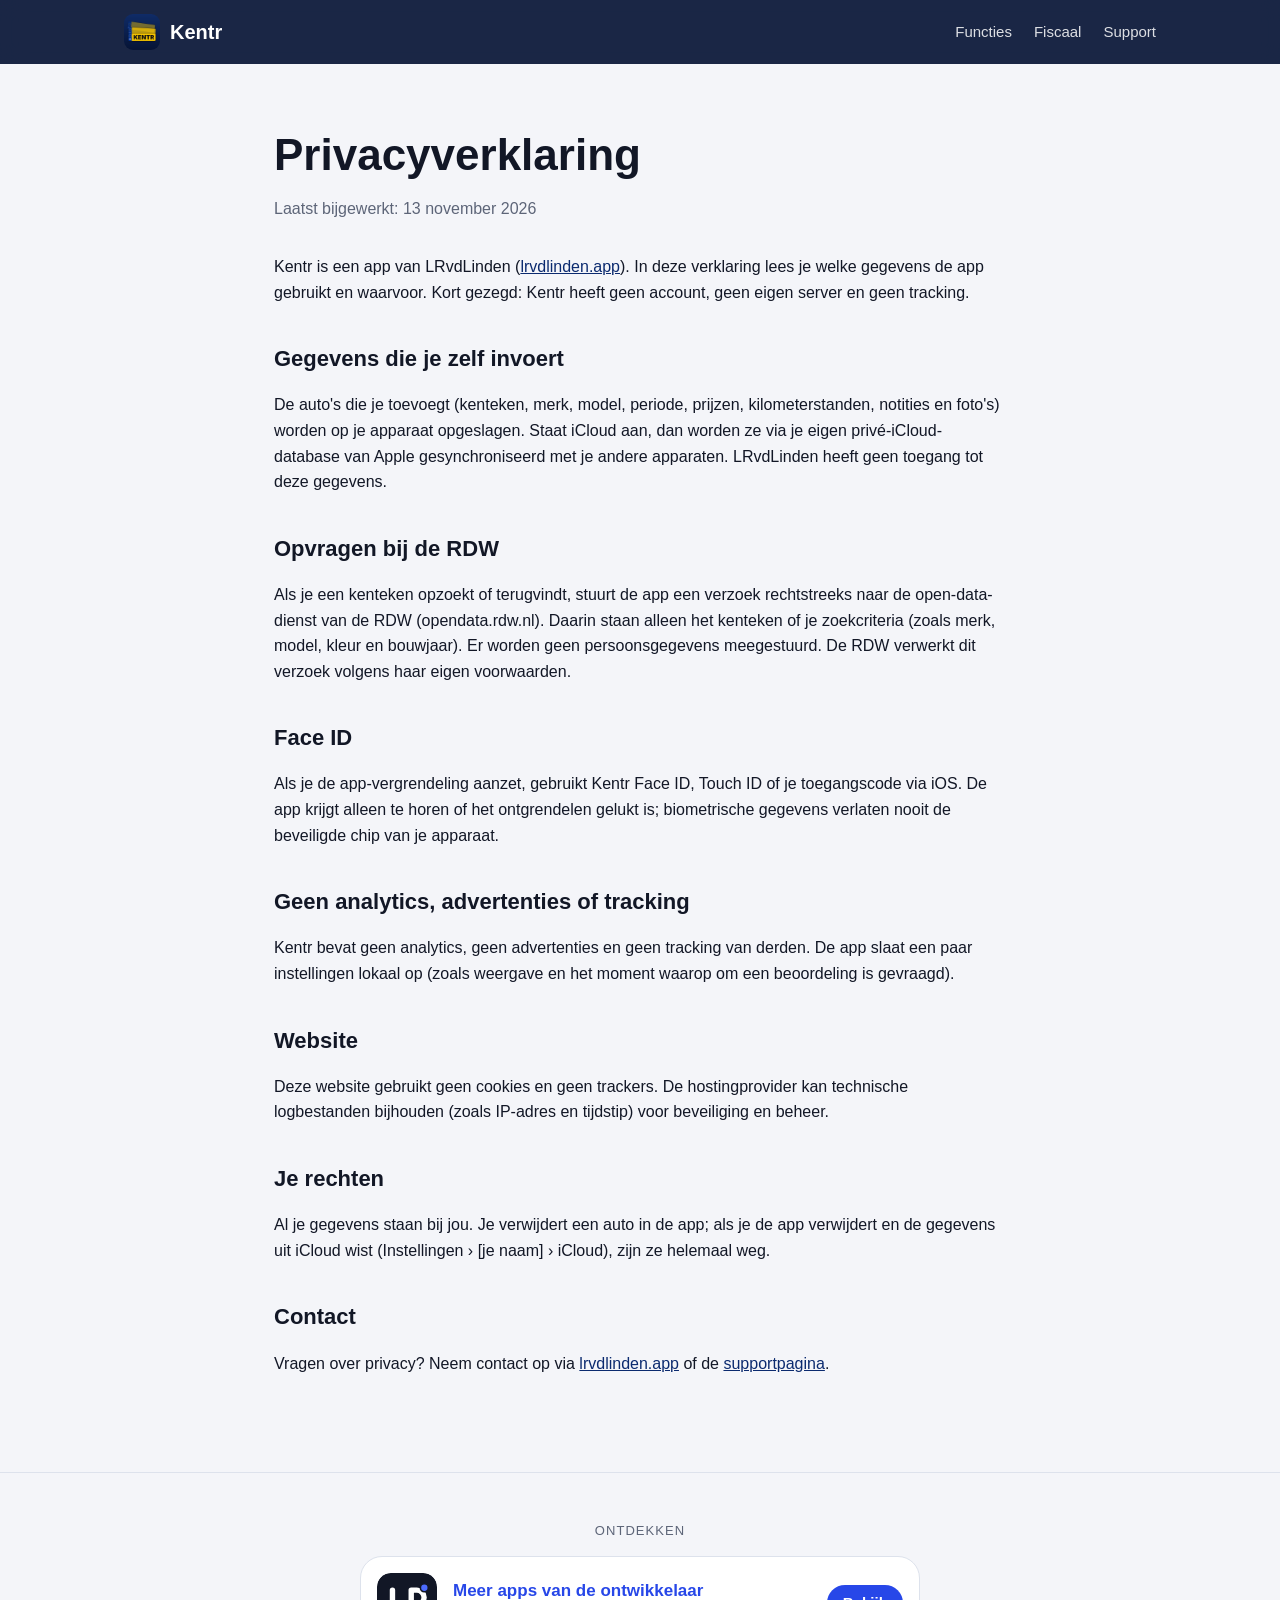
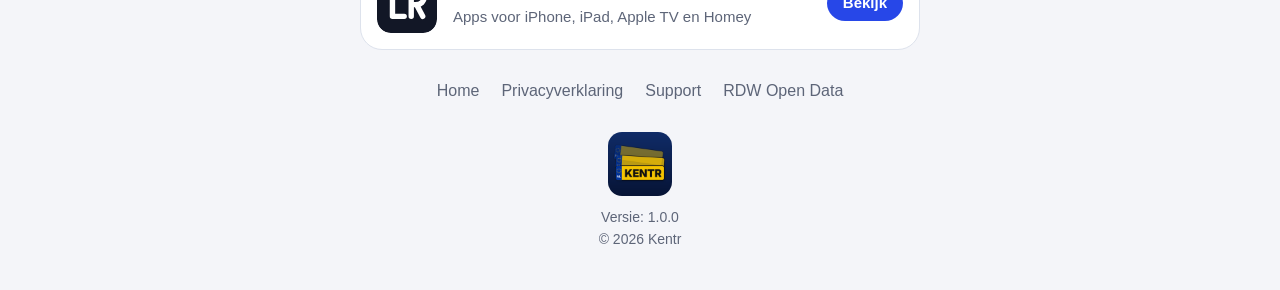
==== web/privacy/index.html @ 351328cb "Kentr 1.0.0: eerste versie van de app en website - iPhone/iPad-app (iOS 17+): auto's bijhouden met o" ====
<!doctype html>
<html lang="nl">
<head>
<meta charset="utf-8">
<meta name="viewport" content="width=device-width, initial-scale=1">
<title>Privacyverklaring – Kentr</title>
<meta name="description" content="Hoe Kentr met je gegevens omgaat: geen account, geen tracking, je gegevens in je eigen iCloud.">
<link rel="canonical" href="https://kent.lrvdlinden.app/privacy/">
<meta name="theme-color" content="#071436">
<meta property="og:type" content="website">
<meta property="og:locale" content="nl_NL">
<meta property="og:site_name" content="Kentr">
<meta property="og:title" content="Privacyverklaring – Kentr">
<meta property="og:description" content="Hoe Kentr met je gegevens omgaat: geen account, geen tracking, je gegevens in je eigen iCloud.">
<meta property="og:url" content="https://kent.lrvdlinden.app/privacy/">
<meta property="og:image" content="https://kent.lrvdlinden.app/assets/og-image.png">
<meta property="og:image:width" content="1200">
<meta property="og:image:height" content="630">
<meta name="twitter:card" content="summary_large_image">
<meta name="twitter:title" content="Privacyverklaring – Kentr">
<meta name="twitter:description" content="Hoe Kentr met je gegevens omgaat: geen account, geen tracking, je gegevens in je eigen iCloud.">
<meta name="twitter:image" content="https://kent.lrvdlinden.app/assets/og-image.png">
<link rel="icon" href="../favicon.ico" sizes="any">
<link rel="icon" type="image/png" sizes="32x32" href="../favicon-32.png">
<link rel="apple-touch-icon" href="../apple-touch-icon.png">
<link rel="manifest" href="../site.webmanifest">
<link rel="stylesheet" href="../assets/style.css">
</head>
<body>
<header class="nav"><div class="wrap">
  <a class="brand" href="../"><img src="../assets/icon-192.png" alt="" width="36" height="36">Kentr</a>
  <nav><a href="../#functies">Functies</a><a href="../#fiscaal">Fiscaal</a><a href="../support/">Support</a></nav>
</div></header>
<main class="page"><div class="wrap">
  <h1>Privacyverklaring</h1>
  <p class="updated">Laatst bijgewerkt: 13 november 2026</p>

  <p>Kentr is een app van LRvdLinden (<a href="https://lrvdlinden.app">lrvdlinden.app</a>). In deze verklaring lees je welke gegevens de app gebruikt en waarvoor. Kort gezegd: Kentr heeft geen account, geen eigen server en geen tracking.</p>

  <h2>Gegevens die je zelf invoert</h2>
  <p>De auto's die je toevoegt (kenteken, merk, model, periode, prijzen, kilometerstanden, notities en foto's) worden op je apparaat opgeslagen. Staat iCloud aan, dan worden ze via je eigen privé-iCloud-database van Apple gesynchroniseerd met je andere apparaten. LRvdLinden heeft geen toegang tot deze gegevens.</p>

  <h2>Opvragen bij de RDW</h2>
  <p>Als je een kenteken opzoekt of terugvindt, stuurt de app een verzoek rechtstreeks naar de open-data-dienst van de RDW (opendata.rdw.nl). Daarin staan alleen het kenteken of je zoekcriteria (zoals merk, model, kleur en bouwjaar). Er worden geen persoonsgegevens meegestuurd. De RDW verwerkt dit verzoek volgens haar eigen voorwaarden.</p>

  <h2>Face ID</h2>
  <p>Als je de app-vergrendeling aanzet, gebruikt Kentr Face ID, Touch ID of je toegangscode via iOS. De app krijgt alleen te horen of het ontgrendelen gelukt is; biometrische gegevens verlaten nooit de beveiligde chip van je apparaat.</p>

  <h2>Geen analytics, advertenties of tracking</h2>
  <p>Kentr bevat geen analytics, geen advertenties en geen tracking van derden. De app slaat een paar instellingen lokaal op (zoals weergave en het moment waarop om een beoordeling is gevraagd).</p>

  <h2>Website</h2>
  <p>Deze website gebruikt geen cookies en geen trackers. De hostingprovider kan technische logbestanden bijhouden (zoals IP-adres en tijdstip) voor beveiliging en beheer.</p>

  <h2>Je rechten</h2>
  <p>Al je gegevens staan bij jou. Je verwijdert een auto in de app; als je de app verwijdert en de gegevens uit iCloud wist (Instellingen › [je naam] › iCloud), zijn ze helemaal weg.</p>

  <h2>Contact</h2>
  <p>Vragen over privacy? Neem contact op via <a href="https://lrvdlinden.app">lrvdlinden.app</a> of de <a href="../support/">supportpagina</a>.</p>
</div></main>
<footer><div class="wrap">
  <div class="eyebrow">Ontdekken</div>
  <a class="more-apps" href="https://lrvdlinden.app" rel="noopener">
    <svg viewBox="0 0 512 512" aria-hidden="true"><rect width="512" height="512" rx="116" fill="#121726"/><path d="M132 146V370H232M292 370V146H340A62 62 0 0 1 340 270H292M338 270L390 370" fill="none" stroke="#fff" stroke-width="46" stroke-linecap="round" stroke-linejoin="round"/><circle cx="404" cy="126" r="34" fill="#4C6BFF" stroke="#121726" stroke-width="14"/></svg>
    <span class="t"><strong>Meer apps van de ontwikkelaar</strong><span>Apps voor iPhone, iPad, Apple TV en Homey</span></span>
    <span class="btn">Bekijk</span>
  </a>
  <div class="links"><a href="../">Home</a><a href="../privacy/">Privacyverklaring</a><a href="../support/">Support</a><a href="https://opendata.rdw.nl" rel="noopener">RDW Open Data</a></div>
  <div class="appinfo">
    <img src="../assets/icon-192.png" alt="" width="64" height="64">
    <div>Versie: 1.0.0</div>
    <div>© <span class="year">2026</span> Kentr</div>
  </div>
</div></footer>
<script>document.querySelectorAll('.year').forEach(e=>e.textContent=new Date().getFullYear());</script>
</body>
</html>
---- web/assets/style.css ----
:root {
  --yellow: #F5C400;
  --plate-blue: #003399;
  --navy: #0B1F4B;
  --navy-deep: #071436;
  --ink: #111111;
  --bg: #F4F5F9;
  --surface: #FFFFFF;
  --text: #121726;
  --muted: #5D6578;
  --line: #DDE2EC;
  --accent: #0B2A6F;
  /* LRvdLinden huisstijl (Meer apps-kaart) */
  --lr-accent: #2747E8;
  --lr-on-accent: #FFFFFF;
  --lr-tile: #121726;
  --lr-dot: #4C6BFF;
}
@media (prefers-color-scheme: dark) {
  :root {
    --bg: #0B0F1A;
    --surface: #161B27;
    --text: #E9ECF4;
    --muted: #98A0B3;
    --line: #262D3D;
    --accent: #F5C400;
    --lr-accent: #8A9DFF;
    --lr-on-accent: #0D1018;
  }
}

* { box-sizing: border-box; }
html { scroll-behavior: smooth; }
body {
  margin: 0;
  font-family: -apple-system, BlinkMacSystemFont, "SF Pro Text", "Inter", "Segoe UI", Roboto, sans-serif;
  background: var(--bg);
  color: var(--text);
  line-height: 1.6;
  -webkit-font-smoothing: antialiased;
}
a { color: var(--accent); }
img { max-width: 100%; display: block; }
.wrap { max-width: 1080px; margin: 0 auto; padding: 0 24px; }

/* Navigatie */
.nav { position: sticky; top: 0; z-index: 10; background: rgba(7, 20, 54, .92); backdrop-filter: blur(12px); -webkit-backdrop-filter: blur(12px); }
.nav .wrap { display: flex; align-items: center; justify-content: space-between; height: 64px; }
.brand { display: flex; align-items: center; gap: 10px; color: #fff; text-decoration: none; font-weight: 800; font-size: 20px; }
.brand img { width: 36px; height: 36px; border-radius: 9px; }
.nav nav a { color: rgba(255,255,255,.85); text-decoration: none; margin-left: 22px; font-weight: 500; font-size: 15px; }
.nav nav a:hover { color: var(--yellow); }

/* Hero */
.hero { background: linear-gradient(180deg, #102C68 0%, var(--navy-deep) 100%); color: #fff; padding: 72px 0 88px; overflow: hidden; }
.hero .wrap { display: grid; grid-template-columns: 1.1fr .9fr; gap: 48px; align-items: center; }
.hero h1 { font-size: clamp(36px, 5.2vw, 58px); line-height: 1.08; margin: 0 0 18px; letter-spacing: -.02em; }
.hero h1 span { color: var(--yellow); }
.hero p.lead { font-size: 19px; color: rgba(255,255,255,.82); margin: 0 0 28px; max-width: 34em; }
.badge-soon { display: inline-flex; align-items: center; gap: 10px; background: #000; color: #fff; border: 1px solid rgba(255,255,255,.35); border-radius: 12px; padding: 10px 18px; font-weight: 600; }
.badge-soon svg { width: 22px; height: 22px; }
.hero .meta { margin-top: 14px; font-size: 14px; color: rgba(255,255,255,.6); }

.plates { position: relative; height: 300px; }
.plate { position: absolute; left: 50%; top: 50%; width: min(400px, 90%); aspect-ratio: 784 / 240; display: flex; border: 4px solid var(--ink); border-radius: 14px; overflow: hidden; box-shadow: 0 18px 40px rgba(0,0,0,.35); transform-origin: center; }
.plate .eu { width: 18%; background: var(--plate-blue); display: flex; flex-direction: column; align-items: center; justify-content: center; color: #fff; font-weight: 700; font-size: 15px; gap: 2px; }
.plate .eu .stars { color: var(--yellow); font-size: 16px; letter-spacing: -1px; }
.plate .txt { flex: 1; background: var(--yellow); color: var(--ink); display: flex; align-items: center; justify-content: center; font-weight: 900; font-size: clamp(34px, 5vw, 64px); letter-spacing: .02em; }
.plate.p1 { transform: translate(-52%, -95%) rotate(-8deg); opacity: .45; }
.plate.p2 { transform: translate(-50%, -72%) rotate(-3.5deg); opacity: .75; }
.plate.p3 { transform: translate(-50%, -40%); }

/* Secties */
section { padding: 80px 0; }
section h2 { font-size: clamp(28px, 3.4vw, 38px); margin: 0 0 12px; letter-spacing: -.01em; }
section p.sub { color: var(--muted); margin: 0 0 40px; font-size: 18px; max-width: 40em; }
.grid { display: grid; grid-template-columns: repeat(3, 1fr); gap: 20px; }
.card { background: var(--surface); border: 1px solid var(--line); border-radius: 20px; padding: 26px; }
.card .ic { width: 48px; height: 48px; border-radius: 14px; background: var(--yellow); color: var(--navy); display: grid; place-items: center; font-size: 24px; margin-bottom: 14px; }
.card h3 { margin: 0 0 6px; font-size: 19px; }
.card p { margin: 0; color: var(--muted); }

.split { display: grid; grid-template-columns: 1fr 1fr; gap: 40px; align-items: center; }
.list { list-style: none; padding: 0; margin: 0; }
.list li { padding: 12px 0 12px 34px; position: relative; border-bottom: 1px solid var(--line); }
.list li::before { content: "✓"; position: absolute; left: 0; top: 12px; width: 22px; height: 22px; border-radius: 50%; background: var(--yellow); color: var(--navy); font-size: 13px; font-weight: 800; display: grid; place-items: center; }
.panel { background: linear-gradient(180deg, #102C68, var(--navy-deep)); color: #fff; border-radius: 24px; padding: 30px; }
.panel dl { display: grid; grid-template-columns: 1fr auto; gap: 10px 20px; margin: 0; }
.panel dt { color: rgba(255,255,255,.7); }
.panel dd { margin: 0; font-weight: 700; text-align: right; }
.panel .big { color: var(--yellow); font-size: 22px; }
.panel small { display: block; margin-top: 16px; color: rgba(255,255,255,.55); }

.faq details { background: var(--surface); border: 1px solid var(--line); border-radius: 16px; padding: 18px 22px; margin-bottom: 12px; }
.faq summary { cursor: pointer; font-weight: 600; font-size: 17px; }
.faq details p { color: var(--muted); margin: 10px 0 0; }

/* Tekstpagina's */
.page { padding: 56px 0 80px; }
.page .wrap { max-width: 780px; }
.page h1 { font-size: clamp(32px, 4vw, 44px); margin: 0 0 6px; }
.page .updated { color: var(--muted); margin: 0 0 32px; }
.page h2 { font-size: 22px; margin: 36px 0 8px; }
.page p, .page li { color: var(--text); }

/* Meer apps-kaart (LRvdLinden) */
.more-apps { display: flex; align-items: center; gap: 16px; background: var(--surface); border: 1px solid var(--line); border-radius: 22px; padding: 16px; text-decoration: none; color: inherit; max-width: 560px; margin: 0 auto; }
.more-apps svg { width: 60px; height: 60px; flex: none; border-radius: 14px; }
.more-apps .t { flex: 1; }
.more-apps .t strong { display: block; color: var(--lr-accent); font-size: 17px; }
.more-apps .t span { color: var(--muted); font-size: 15px; }
.more-apps .btn { background: var(--lr-accent); color: var(--lr-on-accent); border-radius: 999px; padding: 6px 16px; font-weight: 700; font-size: 15px; }

/* Footer */
footer { padding: 48px 0 40px; border-top: 1px solid var(--line); }
footer .eyebrow { text-align: center; color: var(--muted); font-size: 13px; text-transform: uppercase; letter-spacing: .08em; margin-bottom: 14px; }
footer .links { display: flex; justify-content: center; gap: 22px; flex-wrap: wrap; margin: 28px 0; }
footer .links a { color: var(--muted); text-decoration: none; }
footer .links a:hover { color: var(--accent); }
.appinfo { text-align: center; color: var(--muted); font-size: 14px; }
.appinfo img { width: 64px; height: 64px; border-radius: 14px; margin: 0 auto 10px; }

@media (max-width: 820px) {
  .hero .wrap, .split { grid-template-columns: 1fr; }
  .grid { grid-template-columns: 1fr; }
  .plates { height: 230px; }
  .nav nav a:not(:last-child) { display: none; }
  section { padding: 56px 0; }
}
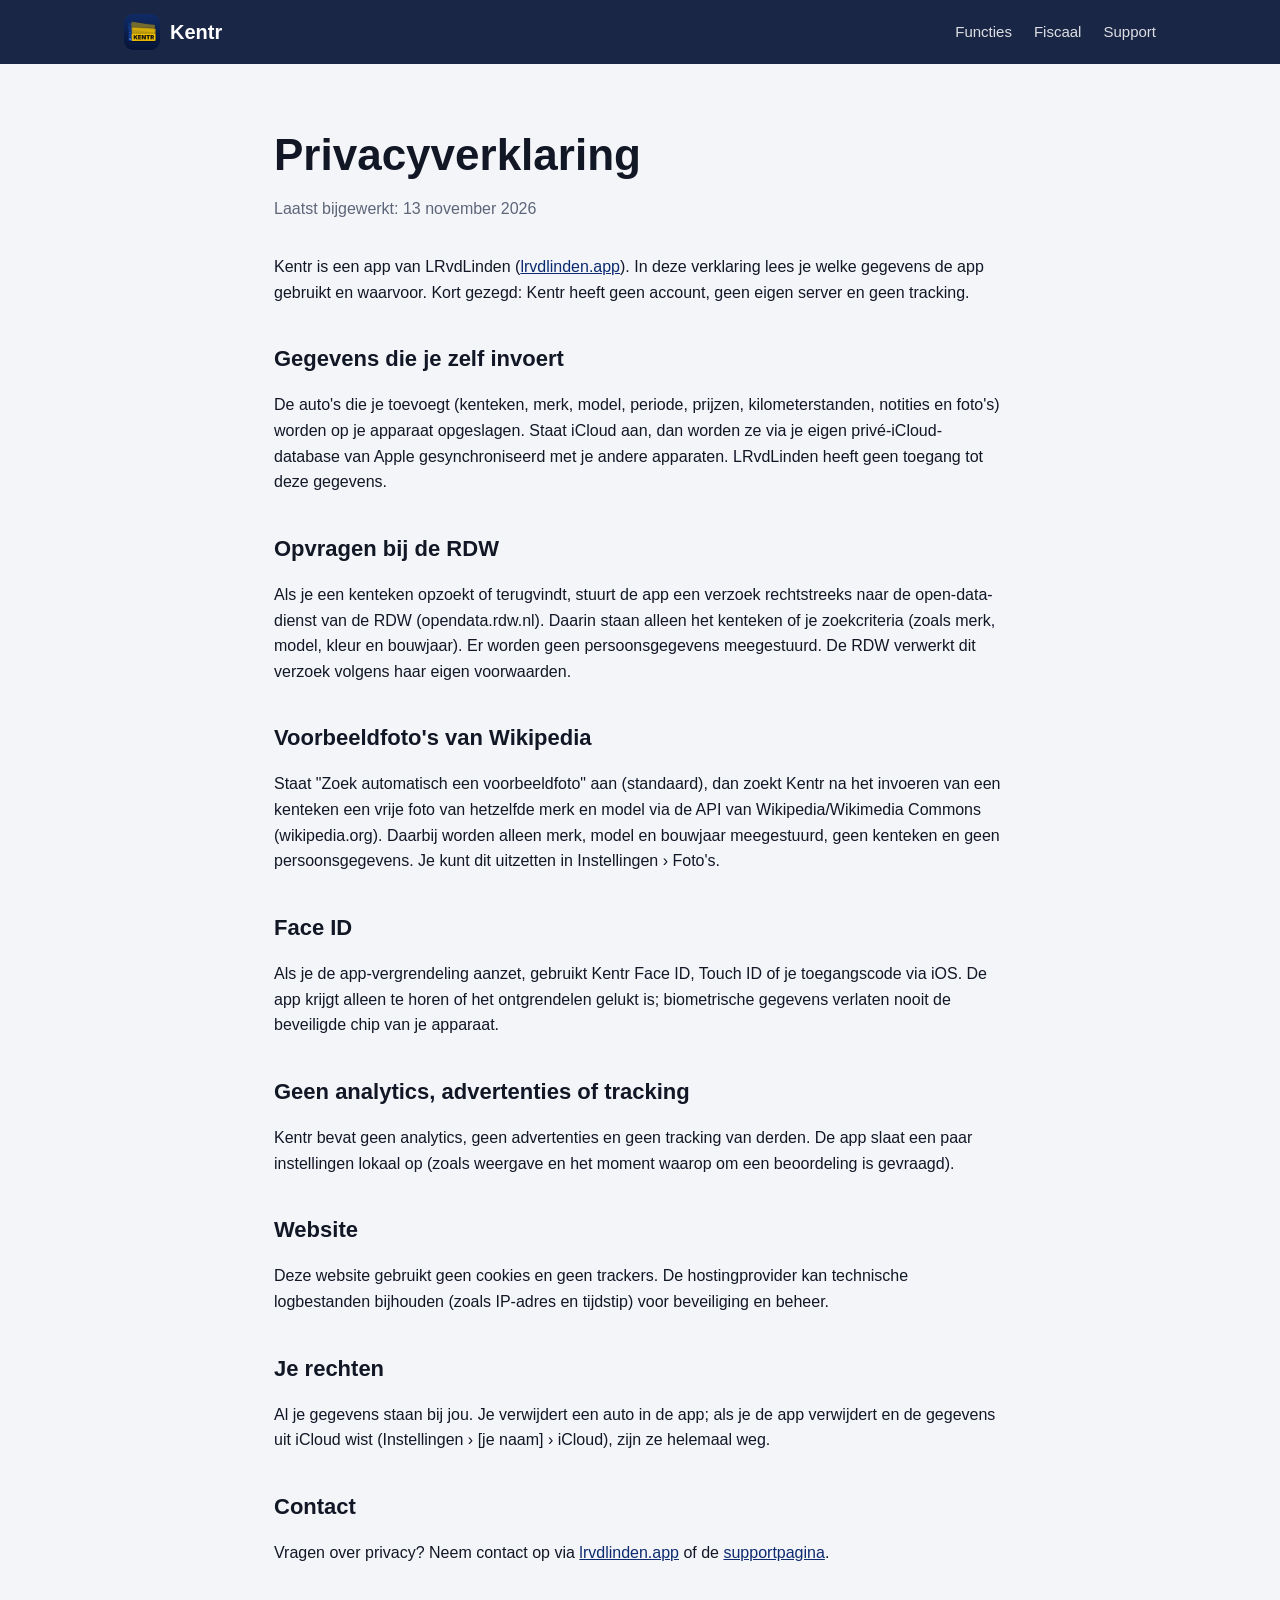
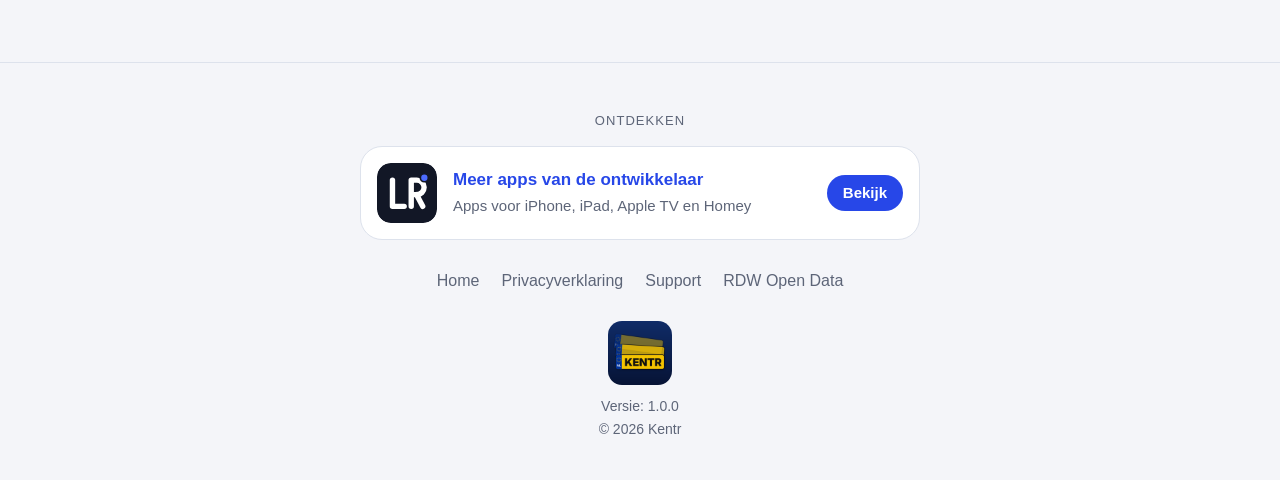
==== commit 5f4a4f76: "Automatische voorbeeldfoto per model via Wikimedia Commons - Na RDW-ophalen of toevoegen vanuit Opzo" ====
--- a/web/privacy/index.html
+++ b/web/privacy/index.html
@@ -43,6 +43,9 @@
   <h2>Opvragen bij de RDW</h2>
   <p>Als je een kenteken opzoekt of terugvindt, stuurt de app een verzoek rechtstreeks naar de open-data-dienst van de RDW (opendata.rdw.nl). Daarin staan alleen het kenteken of je zoekcriteria (zoals merk, model, kleur en bouwjaar). Er worden geen persoonsgegevens meegestuurd. De RDW verwerkt dit verzoek volgens haar eigen voorwaarden.</p>
 
+  <h2>Voorbeeldfoto's van Wikipedia</h2>
+  <p>Staat "Zoek automatisch een voorbeeldfoto" aan (standaard), dan zoekt Kentr na het invoeren van een kenteken een vrije foto van hetzelfde merk en model via de API van Wikipedia/Wikimedia Commons (wikipedia.org). Daarbij worden alleen merk, model en bouwjaar meegestuurd, geen kenteken en geen persoonsgegevens. Je kunt dit uitzetten in Instellingen › Foto's.</p>
+
   <h2>Face ID</h2>
   <p>Als je de app-vergrendeling aanzet, gebruikt Kentr Face ID, Touch ID of je toegangscode via iOS. De app krijgt alleen te horen of het ontgrendelen gelukt is; biometrische gegevens verlaten nooit de beveiligde chip van je apparaat.</p>
 
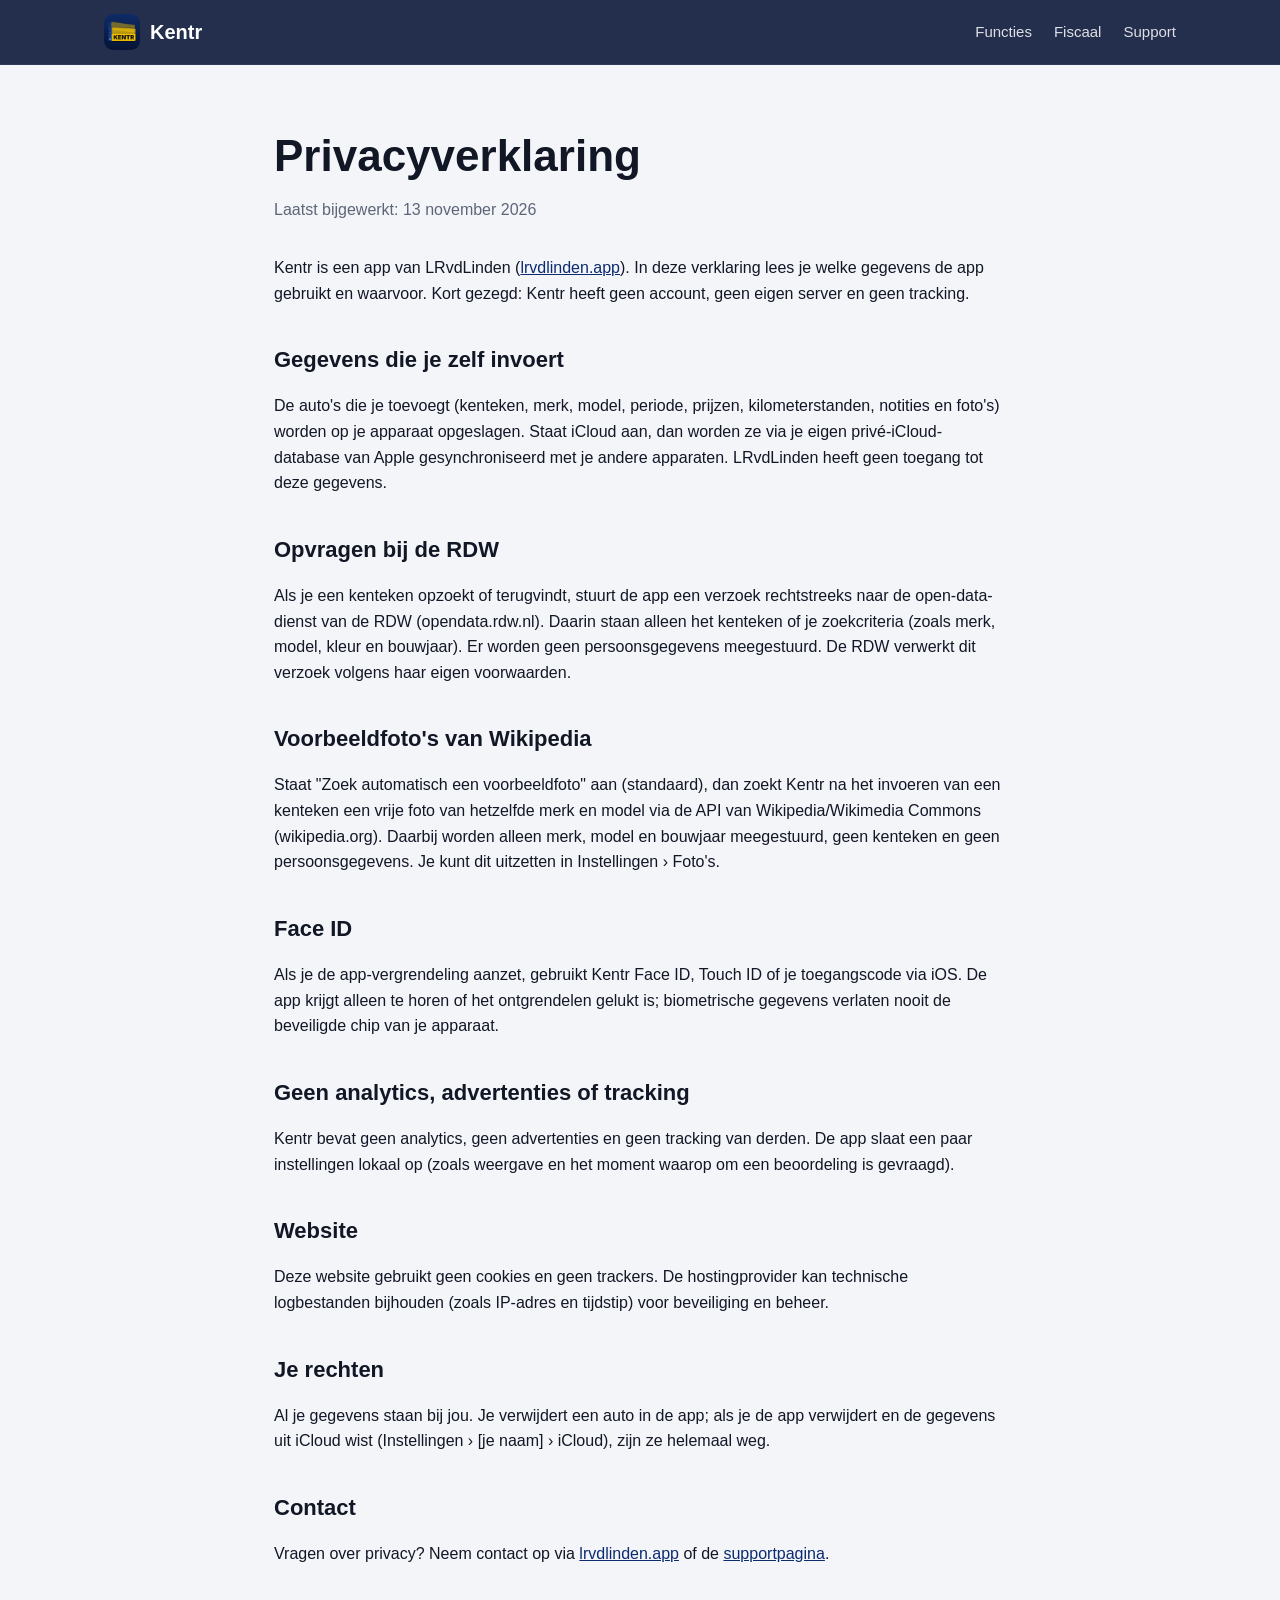
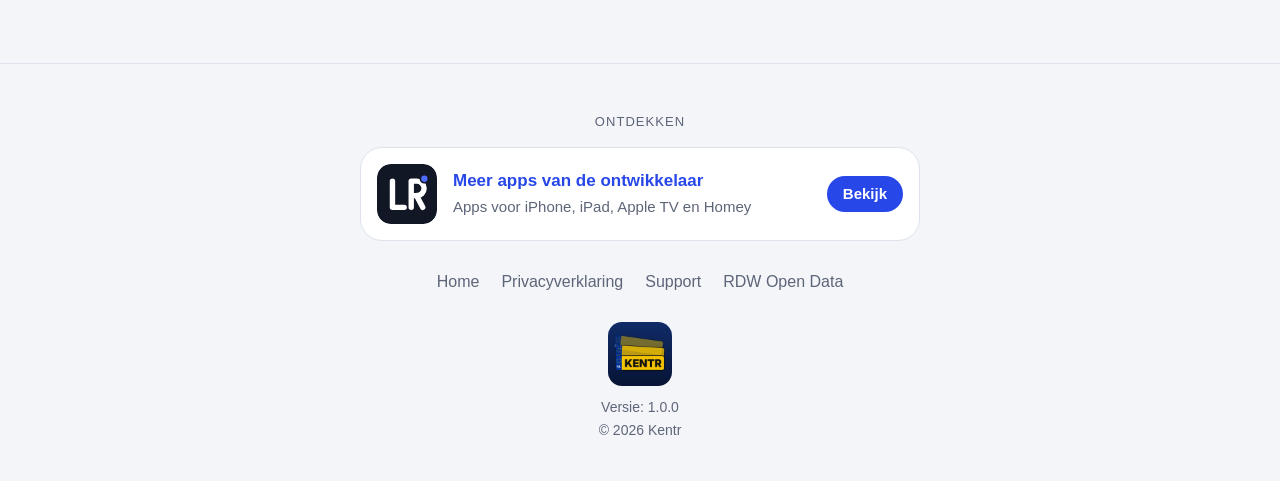
==== commit bd1b58b0: "Website: veel meer animaties (in de stijl van pasr.nl) - Hero: tekst schuift in, telefoon met Mijn a" ====
--- a/web/privacy/index.html
+++ b/web/privacy/index.html
@@ -3,28 +3,85 @@
 <head>
 <meta charset="utf-8">
 <meta name="viewport" content="width=device-width, initial-scale=1">
-<title>Privacyverklaring – Kentr</title>
-<meta name="description" content="Hoe Kentr met je gegevens omgaat: geen account, geen tracking, je gegevens in je eigen iCloud.">
+<title>Privacyverklaring: geen account, geen tracking | Kentr</title>
+<meta name="description" content="Hoe Kentr met je gegevens omgaat: geen account, geen eigen server, geen tracking. Je auto's staan op je apparaat en in je eigen iCloud.">
 <link rel="canonical" href="https://kent.lrvdlinden.app/privacy/">
+<meta name="author" content="LRvdLinden">
 <meta name="theme-color" content="#071436">
 <meta property="og:type" content="website">
 <meta property="og:locale" content="nl_NL">
 <meta property="og:site_name" content="Kentr">
 <meta property="og:title" content="Privacyverklaring – Kentr">
-<meta property="og:description" content="Hoe Kentr met je gegevens omgaat: geen account, geen tracking, je gegevens in je eigen iCloud.">
+<meta property="og:description" content="Hoe Kentr met je gegevens omgaat: geen account, geen eigen server, geen tracking. Je auto's staan op je apparaat en in je eigen iCloud.">
 <meta property="og:url" content="https://kent.lrvdlinden.app/privacy/">
 <meta property="og:image" content="https://kent.lrvdlinden.app/assets/og-image.png">
+<meta property="og:image:type" content="image/png">
 <meta property="og:image:width" content="1200">
 <meta property="og:image:height" content="630">
+<meta property="og:image:alt" content="Kentr-app-icoon met gele Nederlandse kentekenplaten, de tekst &quot;Al je auto's op één plek&quot; en kent.lrvdlinden.app">
 <meta name="twitter:card" content="summary_large_image">
 <meta name="twitter:title" content="Privacyverklaring – Kentr">
-<meta name="twitter:description" content="Hoe Kentr met je gegevens omgaat: geen account, geen tracking, je gegevens in je eigen iCloud.">
+<meta name="twitter:description" content="Hoe Kentr met je gegevens omgaat: geen account, geen eigen server, geen tracking. Je auto's staan op je apparaat en in je eigen iCloud.">
 <meta name="twitter:image" content="https://kent.lrvdlinden.app/assets/og-image.png">
+<meta name="twitter:image:alt" content="Kentr-app-icoon met gele Nederlandse kentekenplaten, de tekst &quot;Al je auto's op één plek&quot; en kent.lrvdlinden.app">
 <link rel="icon" href="../favicon.ico" sizes="any">
 <link rel="icon" type="image/png" sizes="32x32" href="../favicon-32.png">
 <link rel="apple-touch-icon" href="../apple-touch-icon.png">
 <link rel="manifest" href="../site.webmanifest">
 <link rel="stylesheet" href="../assets/style.css">
+<script type="application/ld+json">
+{
+ "@context": "https://schema.org",
+ "@graph": [
+  {
+   "@type": "WebSite",
+   "@id": "https://kent.lrvdlinden.app/#website",
+   "url": "https://kent.lrvdlinden.app/",
+   "name": "Kentr",
+   "inLanguage": "nl-NL",
+   "publisher": {
+    "@id": "https://lrvdlinden.app/#developer"
+   }
+  },
+  {
+   "@type": "Person",
+   "@id": "https://lrvdlinden.app/#developer",
+   "name": "LRvdLinden",
+   "url": "https://lrvdlinden.app"
+  },
+  {
+   "@type": "WebPage",
+   "@id": "https://kent.lrvdlinden.app/privacy/#webpage",
+   "url": "https://kent.lrvdlinden.app/privacy/",
+   "name": "Privacyverklaring – Kentr",
+   "inLanguage": "nl-NL",
+   "dateModified": "2026-11-13",
+   "isPartOf": {
+    "@id": "https://kent.lrvdlinden.app/#website"
+   }
+  },
+  {
+   "@type": "BreadcrumbList",
+   "itemListElement": [
+    {
+     "@type": "ListItem",
+     "position": 1,
+     "name": "Home",
+     "item": "https://kent.lrvdlinden.app/"
+    },
+    {
+     "@type": "ListItem",
+     "position": 2,
+     "name": "Privacyverklaring",
+     "item": "https://kent.lrvdlinden.app/privacy/"
+    }
+   ]
+  }
+ ]
+}
+</script>
+<script>document.documentElement.classList.add('js')</script>
+<script src="../assets/site.js" defer></script>
 </head>
 <body>
 <header class="nav"><div class="wrap">
--- a/web/assets/style.css
+++ b/web/assets/style.css
@@ -1,29 +1,35 @@
 :root {
   --yellow: #F5C400;
+  --yellow-2: #FFD84D;
   --plate-blue: #003399;
   --navy: #0B1F4B;
+  --navy-2: #102C68;
   --navy-deep: #071436;
   --ink: #111111;
   --bg: #F4F5F9;
+  --bg-alt: #FFFFFF;
   --surface: #FFFFFF;
   --text: #121726;
   --muted: #5D6578;
   --line: #DDE2EC;
   --accent: #0B2A6F;
+  --ok: #1E9E5A;
+  --ease: cubic-bezier(.2,.8,.2,1);
+  --spring: cubic-bezier(.3,1.5,.5,1);
   /* LRvdLinden huisstijl (Meer apps-kaart) */
   --lr-accent: #2747E8;
   --lr-on-accent: #FFFFFF;
-  --lr-tile: #121726;
-  --lr-dot: #4C6BFF;
 }
 @media (prefers-color-scheme: dark) {
   :root {
     --bg: #0B0F1A;
+    --bg-alt: #10162A;
     --surface: #161B27;
     --text: #E9ECF4;
     --muted: #98A0B3;
     --line: #262D3D;
     --accent: #F5C400;
+    --ok: #3DD68C;
     --lr-accent: #8A9DFF;
     --lr-on-accent: #0D1018;
   }
@@ -38,64 +44,240 @@
   color: var(--text);
   line-height: 1.6;
   -webkit-font-smoothing: antialiased;
+  overflow-x: hidden;
 }
 a { color: var(--accent); }
 img { max-width: 100%; display: block; }
-.wrap { max-width: 1080px; margin: 0 auto; padding: 0 24px; }
-
-/* Navigatie */
-.nav { position: sticky; top: 0; z-index: 10; background: rgba(7, 20, 54, .92); backdrop-filter: blur(12px); -webkit-backdrop-filter: blur(12px); }
+.wrap { max-width: 1120px; margin: 0 auto; padding: 0 24px; }
+
+/* ---------- Navigatie ---------- */
+.nav { position: sticky; top: 0; z-index: 20; background: rgba(7, 20, 54, .88); backdrop-filter: saturate(160%) blur(14px); -webkit-backdrop-filter: saturate(160%) blur(14px); border-bottom: 1px solid rgba(255,255,255,.06); transition: background .3s; }
+.nav.scrolled { background: rgba(7, 20, 54, .97); box-shadow: 0 8px 30px -12px rgba(0,0,0,.5); }
 .nav .wrap { display: flex; align-items: center; justify-content: space-between; height: 64px; }
 .brand { display: flex; align-items: center; gap: 10px; color: #fff; text-decoration: none; font-weight: 800; font-size: 20px; }
-.brand img { width: 36px; height: 36px; border-radius: 9px; }
-.nav nav a { color: rgba(255,255,255,.85); text-decoration: none; margin-left: 22px; font-weight: 500; font-size: 15px; }
-.nav nav a:hover { color: var(--yellow); }
-
-/* Hero */
-.hero { background: linear-gradient(180deg, #102C68 0%, var(--navy-deep) 100%); color: #fff; padding: 72px 0 88px; overflow: hidden; }
-.hero .wrap { display: grid; grid-template-columns: 1.1fr .9fr; gap: 48px; align-items: center; }
-.hero h1 { font-size: clamp(36px, 5.2vw, 58px); line-height: 1.08; margin: 0 0 18px; letter-spacing: -.02em; }
-.hero h1 span { color: var(--yellow); }
+.brand img { width: 36px; height: 36px; border-radius: 9px; transition: transform .4s var(--spring); }
+.brand:hover img { transform: rotate(-8deg) scale(1.08); }
+.nav nav a { position: relative; color: rgba(255,255,255,.85); text-decoration: none; margin-left: 22px; font-weight: 500; font-size: 15px; }
+.nav nav a::after { content: ""; position: absolute; left: 0; right: 0; bottom: -6px; height: 2px; background: var(--yellow); border-radius: 2px; transform: scaleX(0); transition: transform .3s var(--ease); }
+.nav nav a:hover { color: #fff; }
+.nav nav a:hover::after { transform: scaleX(1); }
+
+/* ---------- Hero ---------- */
+.hero { position: relative; background: linear-gradient(180deg, var(--navy-2) 0%, var(--navy-deep) 100%); color: #fff; padding: 72px 0 110px; overflow: hidden; isolation: isolate; }
+.glow { position: absolute; border-radius: 50%; filter: blur(80px); opacity: .45; z-index: -1; }
+.glow.g1 { width: 520px; height: 520px; background: #2C55C9; top: -160px; right: -120px; animation: blob 14s ease-in-out infinite; }
+.glow.g2 { width: 380px; height: 380px; background: var(--yellow); opacity: .13; bottom: -160px; left: -80px; animation: blob 18s ease-in-out infinite reverse; }
+.road { position: absolute; left: 0; right: 0; bottom: 34px; height: 6px; z-index: -1; overflow: hidden; opacity: .5; }
+.road i { position: absolute; inset: 0; width: 200%; background: repeating-linear-gradient(90deg, var(--yellow) 0 46px, transparent 46px 110px); animation: road 3s linear infinite; }
+.hero .wrap { display: grid; grid-template-columns: 1.05fr .95fr; gap: 48px; align-items: center; }
+.pill { display: inline-flex; align-items: center; gap: 8px; background: rgba(255,255,255,.08); border: 1px solid rgba(255,255,255,.14); border-radius: 999px; padding: 6px 14px; font-size: 14px; font-weight: 600; color: rgba(255,255,255,.9); margin-bottom: 20px; }
+.pill .dot { width: 8px; height: 8px; border-radius: 50%; background: var(--yellow); box-shadow: 0 0 0 0 rgba(245,196,0,.6); animation: ping 2s infinite; }
+.hero h1 { font-size: clamp(38px, 5.4vw, 62px); line-height: 1.05; margin: 0 0 18px; letter-spacing: -.025em; }
+.hl { background: linear-gradient(90deg, var(--yellow), var(--yellow-2), #FFF1A8, var(--yellow)); background-size: 250% 100%; -webkit-background-clip: text; background-clip: text; color: transparent; animation: shine 7s linear infinite; }
 .hero p.lead { font-size: 19px; color: rgba(255,255,255,.82); margin: 0 0 28px; max-width: 34em; }
-.badge-soon { display: inline-flex; align-items: center; gap: 10px; background: #000; color: #fff; border: 1px solid rgba(255,255,255,.35); border-radius: 12px; padding: 10px 18px; font-weight: 600; }
+.cta-row { display: flex; align-items: center; gap: 22px; flex-wrap: wrap; }
+.badge-soon { display: inline-flex; align-items: center; gap: 10px; background: #000; color: #fff; border: 1px solid rgba(255,255,255,.35); border-radius: 12px; padding: 11px 18px; font-weight: 600; transition: transform .25s var(--ease), box-shadow .25s; }
+.badge-soon:hover { transform: translateY(-2px); box-shadow: 0 12px 26px -10px rgba(0,0,0,.6); }
 .badge-soon svg { width: 22px; height: 22px; }
-.hero .meta { margin-top: 14px; font-size: 14px; color: rgba(255,255,255,.6); }
-
-.plates { position: relative; height: 300px; }
-.plate { position: absolute; left: 50%; top: 50%; width: min(400px, 90%); aspect-ratio: 784 / 240; display: flex; border: 4px solid var(--ink); border-radius: 14px; overflow: hidden; box-shadow: 0 18px 40px rgba(0,0,0,.35); transform-origin: center; }
-.plate .eu { width: 18%; background: var(--plate-blue); display: flex; flex-direction: column; align-items: center; justify-content: center; color: #fff; font-weight: 700; font-size: 15px; gap: 2px; }
-.plate .eu .stars { color: var(--yellow); font-size: 16px; letter-spacing: -1px; }
-.plate .txt { flex: 1; background: var(--yellow); color: var(--ink); display: flex; align-items: center; justify-content: center; font-weight: 900; font-size: clamp(34px, 5vw, 64px); letter-spacing: .02em; }
-.plate.p1 { transform: translate(-52%, -95%) rotate(-8deg); opacity: .45; }
-.plate.p2 { transform: translate(-50%, -72%) rotate(-3.5deg); opacity: .75; }
-.plate.p3 { transform: translate(-50%, -40%); }
-
-/* Secties */
-section { padding: 80px 0; }
-section h2 { font-size: clamp(28px, 3.4vw, 38px); margin: 0 0 12px; letter-spacing: -.01em; }
-section p.sub { color: var(--muted); margin: 0 0 40px; font-size: 18px; max-width: 40em; }
+.badge-soon.light { background: var(--yellow); color: var(--navy); border-color: transparent; }
+.link-more { color: #fff; font-weight: 600; text-decoration: none; }
+.link-more span { display: inline-block; transition: transform .25s var(--ease); }
+.link-more:hover span { transform: translateX(5px); }
+.hero .meta { margin-top: 16px; font-size: 14px; color: rgba(255,255,255,.6); }
+
+/* Telefoon in de hero */
+.stage { position: relative; height: 560px; display: grid; place-items: center; perspective: 1400px; }
+.phone { position: relative; width: 278px; height: 560px; border-radius: 46px; background: #0A0A0F; padding: 11px; box-shadow: 0 0 0 2px #2A2D3A, 0 40px 80px -20px rgba(0,0,0,.7), 0 0 120px -30px rgba(245,196,0,.35); transition: transform .4s var(--ease); will-change: transform; }
+.notch { position: absolute; top: 20px; left: 50%; width: 92px; height: 26px; margin-left: -46px; background: #0A0A0F; border-radius: 20px; z-index: 2; }
+.screen { position: relative; height: 100%; border-radius: 36px; overflow: hidden; background: #F2F2F7; color: #111; padding: 46px 14px 0; font-size: 12px; }
+.sb { position: absolute; top: 14px; left: 26px; right: 22px; display: flex; justify-content: space-between; font-weight: 700; font-size: 12px; }
+.sb-i { letter-spacing: -1px; font-size: 9px; }
+.app-title { font-size: 26px; font-weight: 800; letter-spacing: -.02em; margin: 4px 2px 8px; }
+.search { background: #E3E3E9; color: #8A8A93; border-radius: 10px; padding: 7px 10px; margin-bottom: 10px; }
+.sec { font-size: 11px; color: #6D6D75; text-transform: uppercase; letter-spacing: .04em; margin: 10px 4px 5px; }
+.row { display: flex; gap: 10px; align-items: center; background: #fff; border-radius: 12px; padding: 8px; margin-bottom: 6px; }
+.row b { display: block; font-size: 13px; }
+.row small { display: block; color: #6D6D75; font-size: 10.5px; }
+.th { width: 42px; height: 42px; flex: none; border-radius: 10px; background: linear-gradient(180deg, var(--navy), var(--navy-deep)); position: relative; }
+.th::after { content: ""; position: absolute; inset: 13px 8px; border-radius: 5px; background: var(--yellow); clip-path: polygon(10% 60%, 22% 25%, 78% 25%, 90% 60%, 100% 62%, 100% 100%, 0 100%, 0 62%); }
+.th.ev::before { content: "⚡"; position: absolute; right: 3px; top: 1px; font-size: 10px; }
+.mini-plate { display: inline-block; margin: 3px 0 2px; font: 800 10px/1 ui-monospace, "SF Mono", Menlo, monospace; background: var(--yellow); color: #111; border: 1.5px solid #111; border-left: 7px solid var(--plate-blue); border-radius: 3px; padding: 3px 6px; }
+.mini-plate.unknown { background: #ECECF1; color: #6D6D75; border: 1.5px dashed #A0A0AA; font-family: inherit; font-weight: 600; }
+.tabbar { position: absolute; left: 0; right: 0; bottom: 0; height: 58px; background: rgba(249,249,251,.94); border-top: 1px solid #DDD; display: flex; justify-content: space-around; align-items: flex-start; padding-top: 10px; color: #9A9AA3; font-size: 16px; }
+.tabbar .on { color: var(--navy); }
+.float-card { position: absolute; background: rgba(255,255,255,.96); color: #111; border-radius: 16px; padding: 10px 14px; box-shadow: 0 20px 40px -14px rgba(0,0,0,.55); display: flex; flex-direction: column; font-size: 12px; }
+.float-card span { color: #6D6D75; }
+.float-card b { font-size: 18px; }
+.float-card b.y { color: #B58A00; }
+.fc1 { top: 92px; left: -6px; }
+.fc2 { bottom: 120px; right: -14px; }
+.float-plate { position: absolute; top: 40px; right: 6px; font: 900 22px/1 -apple-system, "Inter", sans-serif; letter-spacing: .03em; color: #111; background: var(--yellow); border: 3px solid #111; border-left: 18px solid var(--plate-blue); border-radius: 8px; padding: 8px 14px; box-shadow: 0 18px 36px -12px rgba(0,0,0,.6); }
+
+/* ---------- Merken (marquee) ---------- */
+.brands { padding: 34px 0 30px; background: var(--bg-alt); border-bottom: 1px solid var(--line); }
+.brands-title { text-align: center; color: var(--muted); margin: 0 0 18px; }
+.brands-title b { color: var(--text); }
+.marquee-row { overflow: hidden; padding: 6px 0; -webkit-mask-image: linear-gradient(90deg, transparent, #000 8%, #000 92%, transparent); mask-image: linear-gradient(90deg, transparent, #000 8%, #000 92%, transparent); }
+.marquee-track { display: flex; gap: 12px; width: max-content; animation: drift 42s linear infinite; }
+.marquee-row.reverse .marquee-track { animation-direction: reverse; animation-duration: 50s; }
+.marquee-row:hover .marquee-track { animation-play-state: paused; }
+.marquee-track span { flex: none; font-weight: 700; font-size: 15px; padding: 9px 18px; border-radius: 999px; background: var(--surface); border: 1px solid var(--line); color: var(--text); transition: transform .3s var(--spring), background .3s, color .3s; }
+.marquee-track span:hover { transform: translateY(-3px) scale(1.05); background: var(--yellow); color: var(--navy); }
+
+/* ---------- Secties ---------- */
+section { padding: 96px 0; }
+section.alt { background: var(--bg-alt); border-top: 1px solid var(--line); border-bottom: 1px solid var(--line); }
+section h2 { font-size: clamp(30px, 3.6vw, 42px); line-height: 1.12; margin: 0 0 14px; letter-spacing: -.02em; }
+section p.sub { color: var(--muted); margin: 0 0 28px; font-size: 18px; max-width: 40em; }
+.section-head.center { text-align: center; margin-bottom: 44px; }
+.section-head.center p.sub { margin-left: auto; margin-right: auto; }
+.eyebrow-s { display: inline-block; font-size: 13px; font-weight: 800; text-transform: uppercase; letter-spacing: .1em; color: var(--accent); margin-bottom: 10px; }
+.note { font-size: 14px; color: var(--muted); border-left: 3px solid var(--yellow); padding-left: 12px; }
+.split { display: grid; grid-template-columns: 1fr 1fr; gap: 56px; align-items: center; }
+.list { list-style: none; padding: 0; margin: 0; }
+.list li { padding: 11px 0 11px 34px; position: relative; border-bottom: 1px solid var(--line); }
+.list li::before { content: "✓"; position: absolute; left: 0; top: 11px; width: 22px; height: 22px; border-radius: 50%; background: var(--yellow); color: var(--navy); font-size: 13px; font-weight: 800; display: grid; place-items: center; }
+.js .list li { opacity: 0; transform: translateX(-12px); transition: opacity .5s, transform .5s var(--ease); transition-delay: calc(var(--r, 0) * 90ms + 200ms); }
+.js .in .list li, .js .list.in li { opacity: 1; transform: none; }
+
+/* Demo-kaarten */
+.demo { background: linear-gradient(180deg, var(--navy-2), var(--navy-deep)); color: #fff; border-radius: 28px; padding: 28px; box-shadow: 0 40px 80px -30px rgba(7,20,54,.6); min-height: 430px; position: relative; overflow: hidden; }
+
+/* Opzoeken-demo */
+.ld-input { display: flex; align-items: center; background: var(--yellow); color: #111; border: 3px solid #111; border-radius: 12px; height: 64px; overflow: hidden; font: 900 30px/1 ui-monospace, "SF Mono", Menlo, monospace; }
+.ld-eu { width: 46px; height: 100%; background: var(--plate-blue); color: #fff; font: 700 14px/1 -apple-system, sans-serif; display: grid; place-items: center; margin-right: 14px; }
+.ld-text { letter-spacing: .04em; min-width: 1ch; white-space: nowrap; }
+.caret { width: 3px; height: 30px; background: #111; margin-left: 3px; animation: blink 1s steps(1) infinite; }
+.ld-btn { margin-left: auto; width: 64px; height: 100%; display: grid; place-items: center; background: #111; color: var(--yellow); font-size: 26px; transition: background .2s; }
+.lookup-demo.searching .ld-btn { background: var(--plate-blue); }
+.ld-loading { display: flex; gap: 8px; justify-content: center; height: 0; overflow: hidden; opacity: 0; transition: opacity .2s; }
+.lookup-demo.searching .ld-loading { height: 40px; opacity: 1; padding-top: 20px; }
+.ld-loading i { width: 10px; height: 10px; border-radius: 50%; background: var(--yellow); animation: dots 1s ease-in-out infinite; }
+.ld-loading i:nth-child(2) { animation-delay: .15s; }
+.ld-loading i:nth-child(3) { animation-delay: .3s; }
+.ld-result { margin-top: 18px; opacity: 0; transform: translateY(20px); transition: opacity .5s, transform .6s var(--ease); }
+.lookup-demo.done .ld-result { opacity: 1; transform: none; }
+.ld-photo { position: relative; height: 96px; border-radius: 14px; background: linear-gradient(160deg, #6E8BC9, #2A4A8C 60%, #1B2E5C); overflow: hidden; margin-bottom: 12px; }
+.ld-photo span { position: absolute; left: 10px; bottom: 6px; font-size: 10px; color: rgba(255,255,255,.75); }
+.car-shape { position: absolute; left: 50%; bottom: 14px; width: 170px; height: 52px; margin-left: -85px; background: #111; clip-path: polygon(6% 55%, 24% 50%, 36% 16%, 68% 14%, 84% 48%, 97% 56%, 99% 86%, 1% 86%); transform: translateX(-160%); transition: transform 1s var(--ease) .1s; }
+.car-shape::before, .car-shape::after { content: ""; }
+.lookup-demo.done .car-shape { transform: none; }
+.ld-name { font-weight: 800; font-size: 20px; margin-bottom: 6px; }
+.ld-result dl { margin: 0; }
+.ld-row { display: flex; justify-content: space-between; padding: 7px 0; border-bottom: 1px solid rgba(255,255,255,.1); font-size: 15px; opacity: 0; transform: translateX(16px); transition: opacity .35s, transform .45s var(--ease); transition-delay: calc(var(--k, 0) * 110ms + 250ms); }
+.lookup-demo.done .ld-row { opacity: 1; transform: none; }
+.ld-row dt { color: rgba(255,255,255,.65); }
+.ld-row dd { margin: 0; font-weight: 700; }
+.ld-row dd.ok { color: #6BE3A4; }
+.ld-row dd.y, .y { color: var(--yellow); }
+
+/* Terugvinden-demo */
+.fd-head { font-size: 22px; font-weight: 800; margin-bottom: 12px; }
+.fd-chips { display: flex; flex-wrap: wrap; gap: 8px; min-height: 36px; }
+.fd-chips span { background: rgba(255,255,255,.12); border: 1px solid rgba(255,255,255,.22); border-radius: 999px; padding: 5px 12px; font-weight: 600; font-size: 14px; opacity: 0; transform: scale(.5); }
+.find-demo.play .fd-chips span { animation: popIn .5s var(--spring) forwards; animation-delay: calc(var(--c) * 220ms); }
+.fd-scan { position: relative; height: 4px; margin: 18px 0 10px; border-radius: 4px; background: rgba(255,255,255,.1); overflow: hidden; }
+.fd-scan i { position: absolute; inset: 0; width: 40%; background: linear-gradient(90deg, transparent, var(--yellow), transparent); transform: translateX(-100%); }
+.find-demo.scanning .fd-scan i { animation: scanBar 1.1s ease-in-out infinite; }
+.fd-count { font-size: 14px; color: rgba(255,255,255,.7); margin-bottom: 10px; }
+.fd-count b { color: #fff; font-size: 16px; }
+.fd-item { display: flex; align-items: center; gap: 12px; background: rgba(255,255,255,.07); border: 1px solid rgba(255,255,255,.08); border-radius: 12px; padding: 9px 12px; margin-bottom: 8px; font-size: 14px; color: rgba(255,255,255,.85); position: relative; opacity: 0; transform: translateX(30px); transition: opacity .4s, transform .5s var(--spring), background .4s, border-color .4s; }
+.fd-item.in { opacity: 1; transform: none; }
+.fd-item.dim { opacity: .4; }
+.fd-item.hit { background: rgba(245,196,0,.16); border-color: var(--yellow); transform: scale(1.03); }
+.stamp { position: absolute; right: 10px; top: 50%; font-style: normal; font-weight: 900; font-size: 13px; color: var(--navy); background: var(--yellow); border-radius: 8px; padding: 4px 9px; transform: translateY(-50%) scale(0) rotate(-12deg); transition: transform .45s var(--spring); }
+.fd-item.hit .stamp { transform: translateY(-50%) scale(1) rotate(-6deg); }
+.plate-s { flex: none; font: 800 12px/1 ui-monospace, "SF Mono", Menlo, monospace; background: var(--yellow); color: #111; border: 1.5px solid #111; border-left: 8px solid var(--plate-blue); border-radius: 4px; padding: 5px 8px; }
+.plate-s.unknown { background: #E4E6EE; color: #6D6D75; border: 1.5px dashed #9AA0B0; }
+
+/* Functies */
 .grid { display: grid; grid-template-columns: repeat(3, 1fr); gap: 20px; }
-.card { background: var(--surface); border: 1px solid var(--line); border-radius: 20px; padding: 26px; }
-.card .ic { width: 48px; height: 48px; border-radius: 14px; background: var(--yellow); color: var(--navy); display: grid; place-items: center; font-size: 24px; margin-bottom: 14px; }
+.card { background: var(--surface); border: 1px solid var(--line); border-radius: 22px; padding: 26px; transition: transform .35s var(--ease), box-shadow .35s, border-color .35s; }
+.card:hover { transform: translateY(-6px); box-shadow: 0 26px 50px -24px rgba(11,31,75,.45); border-color: var(--yellow); }
+.card .ic { position: relative; width: 52px; height: 52px; border-radius: 15px; background: var(--yellow); color: var(--navy); display: grid; place-items: center; font-size: 25px; font-weight: 800; margin-bottom: 16px; }
 .card h3 { margin: 0 0 6px; font-size: 19px; }
 .card p { margin: 0; color: var(--muted); }
-
-.split { display: grid; grid-template-columns: 1fr 1fr; gap: 40px; align-items: center; }
-.list { list-style: none; padding: 0; margin: 0; }
-.list li { padding: 12px 0 12px 34px; position: relative; border-bottom: 1px solid var(--line); }
-.list li::before { content: "✓"; position: absolute; left: 0; top: 12px; width: 22px; height: 22px; border-radius: 50%; background: var(--yellow); color: var(--navy); font-size: 13px; font-weight: 800; display: grid; place-items: center; }
-.panel { background: linear-gradient(180deg, #102C68, var(--navy-deep)); color: #fff; border-radius: 24px; padding: 30px; }
-.panel dl { display: grid; grid-template-columns: 1fr auto; gap: 10px 20px; margin: 0; }
+.a-drive { animation: drive 3.4s ease-in-out infinite; }
+.a-scan .ring { position: absolute; inset: 0; border: 3px solid var(--yellow); border-radius: 15px; animation: ring 2.4s ease-out infinite; }
+.a-bounce { animation: bounce 2.6s var(--ease) infinite; }
+.a-flip { animation: coin 4s ease-in-out infinite; }
+.a-pulse { animation: pulse 2.2s ease-in-out infinite; }
+.a-lock { animation: wiggle 3.2s ease-in-out infinite; }
+
+/* Fiscaal */
+.panel { background: linear-gradient(180deg, var(--navy-2), var(--navy-deep)); color: #fff; border-radius: 28px; padding: 32px; box-shadow: 0 40px 80px -30px rgba(7,20,54,.6); }
+.panel dl { margin: 0; }
+.fp-row { display: flex; justify-content: space-between; gap: 20px; padding: 10px 0; border-bottom: 1px solid rgba(255,255,255,.1); }
+.js .fp-row { opacity: 0; transform: translateY(14px); transition: opacity .5s, transform .6s var(--ease); transition-delay: calc(var(--r, 0) * 120ms + 150ms); }
+.js .fiscal-panel.in .fp-row { opacity: 1; transform: none; }
 .panel dt { color: rgba(255,255,255,.7); }
 .panel dd { margin: 0; font-weight: 700; text-align: right; }
-.panel .big { color: var(--yellow); font-size: 22px; }
+.panel .big { color: var(--yellow); font-size: 26px; }
+.meter { display: flex; height: 12px; border-radius: 8px; overflow: hidden; background: rgba(255,255,255,.1); margin: 22px 0 10px; }
+.meter i { display: block; height: 100%; transform-origin: left; }
+.meter .m18 { width: 70.6%; background: var(--yellow); }
+.meter .m22 { width: 29.4%; background: #FF9F43; }
+.js .meter i { transform: scaleX(0); transition: transform 1s var(--ease); }
+.js .fiscal-panel.in .meter .m18 { transform: none; transition-delay: .9s; }
+.js .fiscal-panel.in .meter .m22 { transform: none; transition-delay: 1.8s; }
+.meter-legend { display: flex; gap: 18px; flex-wrap: wrap; font-size: 13px; color: rgba(255,255,255,.75); }
+.meter-legend i { display: inline-block; width: 10px; height: 10px; border-radius: 3px; margin-right: 6px; vertical-align: -1px; }
+.k18 { background: var(--yellow); } .k22 { background: #FF9F43; }
 .panel small { display: block; margin-top: 16px; color: rgba(255,255,255,.55); }
 
-.faq details { background: var(--surface); border: 1px solid var(--line); border-radius: 16px; padding: 18px 22px; margin-bottom: 12px; }
-.faq summary { cursor: pointer; font-weight: 600; font-size: 17px; }
-.faq details p { color: var(--muted); margin: 10px 0 0; }
-
-/* Tekstpagina's */
+/* Tijdlijn */
+.timeline { position: relative; height: 210px; margin: 10px 0 30px; }
+.timeline svg { position: absolute; left: 0; right: 0; top: 22px; width: 100%; height: 40px; overflow: visible; }
+.timeline path { fill: none; stroke: var(--yellow); stroke-width: 4; stroke-linecap: round; stroke-dasharray: 1000; stroke-dashoffset: 1000; }
+.timeline.in path { transition: stroke-dashoffset 2.2s var(--ease); stroke-dashoffset: 0; }
+.tl-node { position: absolute; top: 0; width: 150px; margin-left: -75px; text-align: center; display: flex; flex-direction: column; align-items: center; gap: 6px; }
+.tl-node .yr { font-weight: 800; color: var(--accent); font-size: 15px; height: 22px; }
+.tl-node .plate-s { position: relative; margin-top: 30px; }
+.tl-node .plate-s::before { content: ""; position: absolute; left: 50%; top: -24px; width: 16px; height: 16px; margin-left: -8px; border-radius: 50%; background: var(--yellow); border: 4px solid var(--bg); box-shadow: 0 0 0 2px var(--yellow); }
+.tl-node b { font-size: 15px; }
+.tl-node small { color: var(--muted); }
+.tl-node.now small { color: var(--ok); font-weight: 700; }
+.js .tl-node { opacity: 0; transform: translateY(20px) scale(.9); transition: opacity .5s, transform .6s var(--spring); transition-delay: calc(var(--n) * 450ms + 400ms); }
+.timeline.in .tl-node { opacity: 1; transform: none; }
+.stats { display: grid; grid-template-columns: repeat(3, 1fr); gap: 20px; max-width: 720px; margin: 0 auto; }
+.stat { text-align: center; background: var(--surface); border: 1px solid var(--line); border-radius: 22px; padding: 22px; }
+.stat b { display: block; font-size: 44px; line-height: 1.1; color: var(--accent); font-weight: 900; }
+.stat span { color: var(--muted); }
+
+/* Vertrouwen */
+.trust { padding: 70px 0; }
+.trust-grid { display: grid; grid-template-columns: repeat(3, 1fr); gap: 26px; }
+.trust-item { text-align: center; padding: 10px; }
+.t-ic { width: 64px; height: 64px; margin: 0 auto 14px; border-radius: 50%; display: grid; place-items: center; background: var(--navy); color: var(--yellow); position: relative; }
+.t-ic svg { width: 30px; height: 30px; }
+.t-ic::after { content: ""; position: absolute; inset: -6px; border-radius: 50%; border: 2px solid var(--yellow); opacity: 0; animation: halo 3s ease-out infinite; }
+.trust-item:nth-child(2) .t-ic::after { animation-delay: 1s; }
+.trust-item:nth-child(3) .t-ic::after { animation-delay: 2s; }
+.trust-item h3 { margin: 0 0 6px; }
+.trust-item p { margin: 0; color: var(--muted); }
+
+/* FAQ */
+.faq details { background: var(--surface); border: 1px solid var(--line); border-radius: 16px; padding: 18px 22px; margin-bottom: 12px; transition: border-color .3s, box-shadow .3s; }
+.faq details[open] { border-color: var(--yellow); box-shadow: 0 16px 34px -22px rgba(11,31,75,.5); }
+.faq summary { cursor: pointer; font-weight: 600; font-size: 17px; list-style: none; display: flex; justify-content: space-between; gap: 16px; }
+.faq summary::-webkit-details-marker { display: none; }
+.faq summary::after { content: "+"; font-size: 26px; line-height: 1; color: var(--accent); transition: transform .3s var(--ease); }
+.faq details[open] summary::after { transform: rotate(45deg); }
+.faq details p { color: var(--muted); margin: 10px 0 0; animation: rise .4s var(--ease); }
+
+/* Slot-CTA */
+.cta-band { background: linear-gradient(180deg, var(--navy-2), var(--navy-deep)); color: #fff; text-align: center; overflow: hidden; }
+.cta h2 { background: linear-gradient(90deg, #fff, var(--yellow), #fff, #fff); background-size: 250% 100%; -webkit-background-clip: text; background-clip: text; color: transparent; animation: shine 8s linear infinite; max-width: 16em; margin: 0 auto 12px; }
+.cta p { color: rgba(255,255,255,.75); font-size: 18px; margin: 0 0 26px; }
+.cta-plates { position: relative; height: 120px; width: 300px; margin: 0 auto 26px; }
+.cp { position: absolute; left: 50%; top: 50%; width: 260px; height: 72px; margin: -36px 0 0 -130px; background: var(--yellow); border: 3px solid #111; border-left: 26px solid var(--plate-blue); border-radius: 10px; font: 900 34px/66px -apple-system, "Inter", sans-serif; color: #111; letter-spacing: .03em; box-shadow: 0 20px 40px -14px rgba(0,0,0,.6); }
+.cp1 { opacity: .45; transform: translate(-12px, -34px) rotate(-8deg); }
+.cp2 { opacity: .75; transform: translateY(-16px) rotate(-3.5deg); }
+.cta-band.in .cp1 { animation: fan1 4s ease-in-out infinite; }
+.cta-band.in .cp2 { animation: fan2 4s ease-in-out infinite; }
+.cta-band.in .cp3 { animation: float 4s ease-in-out infinite; }
+
+/* ---------- Tekstpagina's ---------- */
 .page { padding: 56px 0 80px; }
 .page .wrap { max-width: 780px; }
 .page h1 { font-size: clamp(32px, 4vw, 44px); margin: 0 0 6px; }
@@ -103,15 +285,16 @@
 .page h2 { font-size: 22px; margin: 36px 0 8px; }
 .page p, .page li { color: var(--text); }
 
-/* Meer apps-kaart (LRvdLinden) */
-.more-apps { display: flex; align-items: center; gap: 16px; background: var(--surface); border: 1px solid var(--line); border-radius: 22px; padding: 16px; text-decoration: none; color: inherit; max-width: 560px; margin: 0 auto; }
+/* ---------- Meer apps-kaart (LRvdLinden) ---------- */
+.more-apps { display: flex; align-items: center; gap: 16px; background: var(--surface); border: 1px solid var(--line); border-radius: 22px; padding: 16px; text-decoration: none; color: inherit; max-width: 560px; margin: 0 auto; transition: transform .3s var(--ease), box-shadow .3s; }
+.more-apps:hover { transform: translateY(-3px); box-shadow: 0 18px 36px -20px rgba(18,23,38,.5); }
 .more-apps svg { width: 60px; height: 60px; flex: none; border-radius: 14px; }
 .more-apps .t { flex: 1; }
 .more-apps .t strong { display: block; color: var(--lr-accent); font-size: 17px; }
 .more-apps .t span { color: var(--muted); font-size: 15px; }
 .more-apps .btn { background: var(--lr-accent); color: var(--lr-on-accent); border-radius: 999px; padding: 6px 16px; font-weight: 700; font-size: 15px; }
 
-/* Footer */
+/* ---------- Footer ---------- */
 footer { padding: 48px 0 40px; border-top: 1px solid var(--line); }
 footer .eyebrow { text-align: center; color: var(--muted); font-size: 13px; text-transform: uppercase; letter-spacing: .08em; margin-bottom: 14px; }
 footer .links { display: flex; justify-content: center; gap: 22px; flex-wrap: wrap; margin: 28px 0; }
@@ -120,10 +303,75 @@
 .appinfo { text-align: center; color: var(--muted); font-size: 14px; }
 .appinfo img { width: 64px; height: 64px; border-radius: 14px; margin: 0 auto 10px; }
 
-@media (max-width: 820px) {
+/* ---------- Animaties ---------- */
+@keyframes rise { from { opacity: 0; transform: translateY(26px); } to { opacity: 1; transform: none; } }
+@keyframes phoneIn { from { opacity: 0; transform: translateY(70px) rotate(5deg) scale(.95); } to { opacity: 1; transform: none; } }
+@keyframes dealIn { from { opacity: 0; transform: translateX(-60px) rotate(-4deg); } to { opacity: 1; transform: none; } }
+@keyframes popIn { from { opacity: 0; transform: scale(.4); } to { opacity: 1; transform: scale(1); } }
+@keyframes float { 0%, 100% { translate: 0 0; } 50% { translate: 0 -12px; } }
+@keyframes floatB { 0%, 100% { translate: 0 0; } 50% { translate: 0 10px; } }
+@keyframes drift { from { transform: translateX(0); } to { transform: translateX(-50%); } }
+@keyframes shine { from { background-position: 250% 0; } to { background-position: -250% 0; } }
+@keyframes blob { 0%, 100% { transform: translate(0,0) scale(1); } 50% { transform: translate(-40px, 30px) scale(1.12); } }
+@keyframes road { from { transform: translateX(0); } to { transform: translateX(-110px); } }
+@keyframes ping { 0% { box-shadow: 0 0 0 0 rgba(245,196,0,.6); } 80%, 100% { box-shadow: 0 0 0 10px rgba(245,196,0,0); } }
+@keyframes blink { 50% { opacity: 0; } }
+@keyframes dots { 0%, 100% { transform: translateY(0); opacity: .4; } 50% { transform: translateY(-8px); opacity: 1; } }
+@keyframes scanBar { from { transform: translateX(-100%); } to { transform: translateX(260%); } }
+@keyframes drive { 0%, 100% { transform: translateX(0); } 40% { transform: translateX(5px) rotate(-3deg); } 60% { transform: translateX(-3px); } }
+@keyframes ring { from { transform: scale(.85); opacity: .9; } to { transform: scale(1.6); opacity: 0; } }
+@keyframes bounce { 0%, 60%, 100% { transform: translateY(0); } 30% { transform: translateY(-8px); } 45% { transform: translateY(0) scaleY(.92); } }
+@keyframes coin { 0%, 35% { transform: rotateY(0); } 55%, 100% { transform: rotateY(360deg); } }
+@keyframes pulse { 0%, 100% { transform: scale(1); } 50% { transform: scale(1.1); } }
+@keyframes wiggle { 0%, 70%, 100% { transform: rotate(0); } 75% { transform: rotate(-8deg); } 82% { transform: rotate(8deg); } 89% { transform: rotate(-4deg); } }
+@keyframes halo { 0% { transform: scale(.9); opacity: .8; } 100% { transform: scale(1.5); opacity: 0; } }
+@keyframes fan1 { 0%, 100% { transform: translate(-12px, -34px) rotate(-8deg); } 50% { transform: translate(-22px, -44px) rotate(-11deg); } }
+@keyframes fan2 { 0%, 100% { transform: translateY(-16px) rotate(-3.5deg); } 50% { transform: translateY(-22px) rotate(-5deg); } }
+
+/* Binnenkomst hero */
+.js .enter { opacity: 0; animation: rise .8s var(--ease) forwards; animation-delay: calc(var(--d) * 120ms + 100ms); }
+.js .enter-stage .phone { opacity: 0; animation: phoneIn 1s var(--ease) .35s forwards; }
+.js .enter-stage .row { opacity: 0; animation: dealIn .6s cubic-bezier(.2,.9,.25,1.15) forwards; animation-delay: calc(var(--i) * 140ms + 900ms); }
+.js .enter-stage .float-card, .js .enter-stage .float-plate { opacity: 0; animation: popIn .6s var(--spring) forwards; }
+.js .enter-stage .fc1 { animation-delay: 1.6s; }
+.js .enter-stage .fc2 { animation-delay: 1.9s; }
+.js .enter-stage .float-plate { animation-delay: 2.2s; }
+.js .stage.floating .phone { animation: float 6s ease-in-out infinite; }
+.js .stage.floating .fc1 { animation: float 5s ease-in-out infinite; }
+.js .stage.floating .fc2 { animation: floatB 5.5s ease-in-out infinite; }
+.js .stage.floating .float-plate { animation: float 4.5s ease-in-out infinite .5s; }
+
+/* Inschuiven tijdens scrollen */
+.js .reveal { opacity: 0; transform: translateY(34px); transition: opacity .8s var(--ease), transform .8s var(--ease); transition-delay: calc(var(--r, 0) * 90ms); }
+.js .reveal.in { opacity: 1; transform: none; }
+
+/* ---------- Responsief ---------- */
+@media (max-width: 900px) {
   .hero .wrap, .split { grid-template-columns: 1fr; }
-  .grid { grid-template-columns: 1fr; }
-  .plates { height: 230px; }
+  .split.rev .demo { order: 2; }
+  .grid, .trust-grid { grid-template-columns: 1fr; }
+  .stage { height: 520px; transform: scale(.9); }
   .nav nav a:not(:last-child) { display: none; }
-  section { padding: 56px 0; }
-}
+  section { padding: 64px 0; }
+  .timeline { height: auto; margin-bottom: 20px; }
+  .timeline svg { display: none; }
+  .tl-node { position: static; width: auto; margin: 0 0 18px; flex-direction: row; justify-content: flex-start; text-align: left; gap: 12px; }
+  .tl-node .plate-s { margin-top: 0; }
+  .tl-node .plate-s::before { display: none; }
+  .stats { grid-template-columns: repeat(3, 1fr); gap: 10px; }
+  .stat b { font-size: 34px; }
+  .fc1 { left: 0; } .fc2 { right: 0; } .float-plate { right: 0; }
+  .ld-input { font-size: 24px; height: 56px; }
+  .ld-btn { width: 52px; }
+  .demo { padding: 20px; }
+}
+
+/* ---------- Minder beweging ---------- */
+@media (prefers-reduced-motion: reduce) {
+  *, *::before, *::after { animation: none !important; transition: none !important; scroll-behavior: auto !important; }
+  .js .enter, .js .enter-stage .phone, .js .enter-stage .row, .js .enter-stage .float-card, .js .enter-stage .float-plate,
+  .js .reveal, .js .list li, .js .fp-row, .js .tl-node, .fd-item, .fd-chips span, .ld-result, .ld-row { opacity: 1 !important; transform: none !important; }
+  .js .meter i { transform: none !important; }
+  .timeline path { stroke-dashoffset: 0; }
+  .car-shape { transform: none; }
+}
